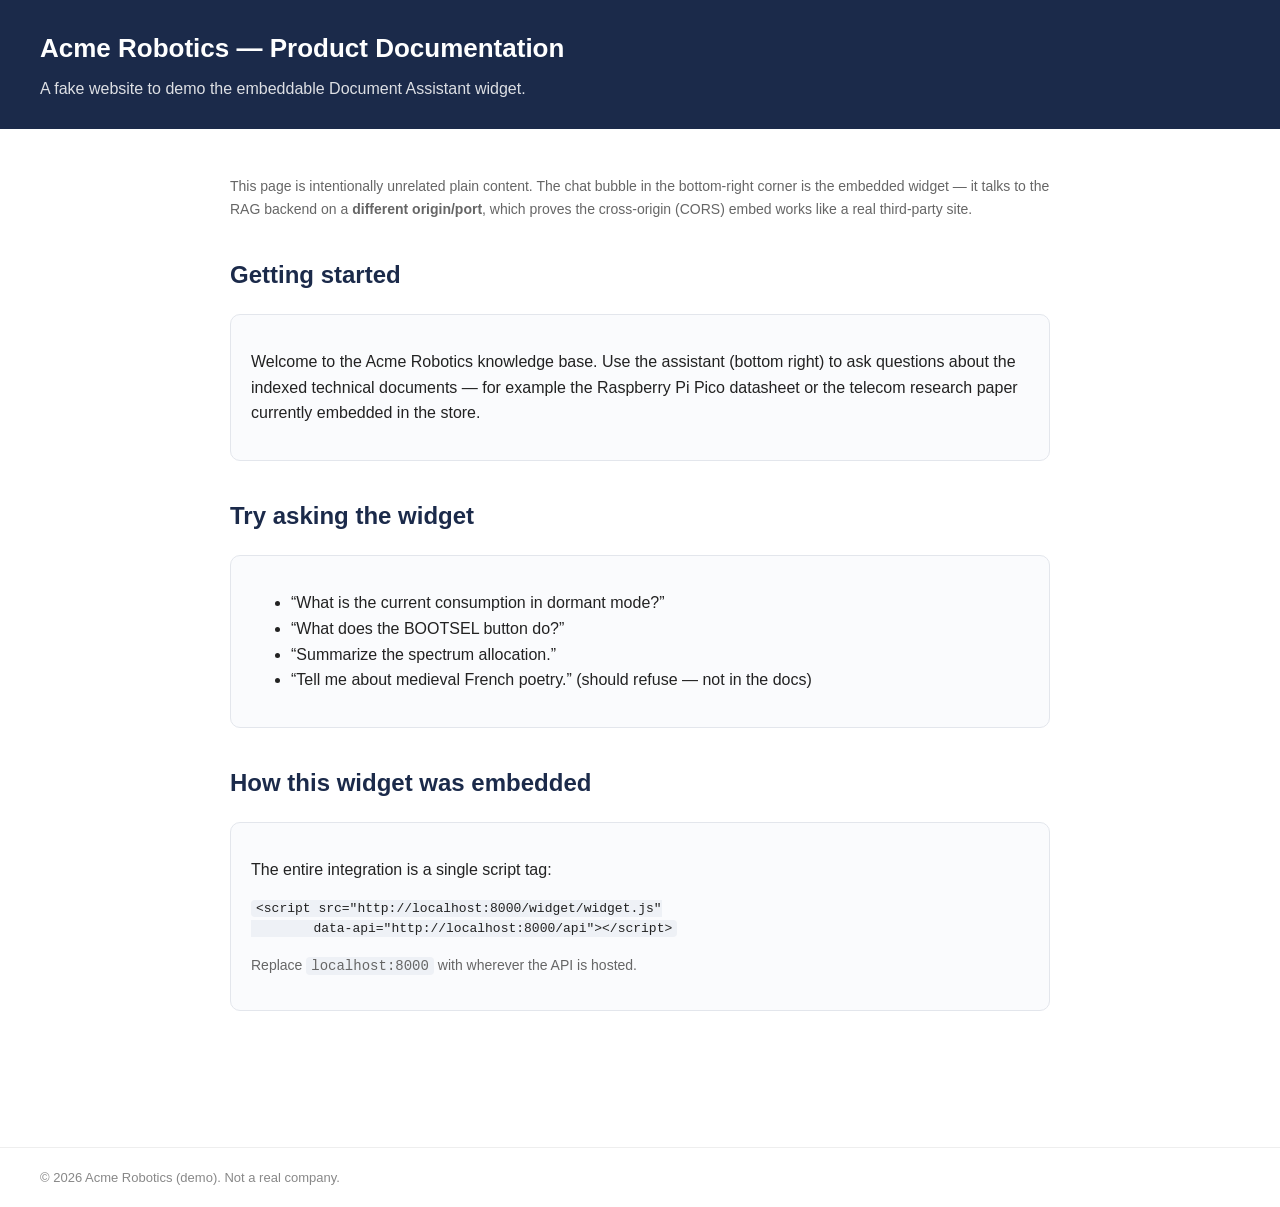
==== demo-site/index.html @ 3f7b9eb4 "Embeddable chat widget: FastAPI backend + JS widget + demo site Expose the RAG backend as an embedda" ====
<!DOCTYPE html>
<html lang="en">
  <head>
    <meta charset="utf-8" />
    <meta name="viewport" content="width=device-width, initial-scale=1" />
    <title>Acme Robotics — Product Docs (demo site)</title>
    <style>
      body {
        font-family: -apple-system, Segoe UI, Roboto, Helvetica, Arial, sans-serif;
        margin: 0;
        color: #222;
        line-height: 1.6;
      }
      header {
        background: #1b2a4a;
        color: #fff;
        padding: 28px 40px;
      }
      header h1 { margin: 0; font-size: 26px; }
      header p { margin: 6px 0 0; opacity: 0.85; }
      main { max-width: 820px; margin: 0 auto; padding: 32px 24px 120px; }
      h2 { color: #1b2a4a; margin-top: 36px; }
      .card {
        border: 1px solid #e3e6ec;
        border-radius: 10px;
        padding: 18px 20px;
        margin: 16px 0;
        background: #fafbfd;
      }
      code { background: #eef1f6; padding: 1px 5px; border-radius: 4px; }
      footer { color: #888; font-size: 13px; padding: 20px 40px; border-top: 1px solid #eee; }
      .note { color: #666; font-size: 14px; }
    </style>
  </head>
  <body>
    <header>
      <h1>Acme Robotics — Product Documentation</h1>
      <p>A fake website to demo the embeddable Document Assistant widget.</p>
    </header>

    <main>
      <p class="note">
        This page is intentionally unrelated plain content. The chat bubble in
        the bottom-right corner is the embedded widget — it talks to the RAG
        backend on a <strong>different origin/port</strong>, which proves the
        cross-origin (CORS) embed works like a real third-party site.
      </p>

      <h2>Getting started</h2>
      <div class="card">
        <p>
          Welcome to the Acme Robotics knowledge base. Use the assistant (bottom
          right) to ask questions about the indexed technical documents — for
          example the Raspberry Pi Pico datasheet or the telecom research paper
          currently embedded in the store.
        </p>
      </div>

      <h2>Try asking the widget</h2>
      <div class="card">
        <ul>
          <li>“What is the current consumption in dormant mode?”</li>
          <li>“What does the BOOTSEL button do?”</li>
          <li>“Summarize the spectrum allocation.”</li>
          <li>“Tell me about medieval French poetry.” (should refuse — not in the docs)</li>
        </ul>
      </div>

      <h2>How this widget was embedded</h2>
      <div class="card">
        <p>The entire integration is a single script tag:</p>
        <pre><code>&lt;script src="http://localhost:8000/widget/widget.js"
        data-api="http://localhost:8000/api"&gt;&lt;/script&gt;</code></pre>
        <p class="note">
          Replace <code>localhost:8000</code> with wherever the API is hosted.
        </p>
      </div>
    </main>

    <footer>© 2026 Acme Robotics (demo). Not a real company.</footer>

    <!-- ==== The embedded Document Assistant widget (one line) ==== -->
    <script
      src="http://localhost:8000/widget/widget.js"
      data-api="http://localhost:8000/api"
    ></script>
  </body>
</html>
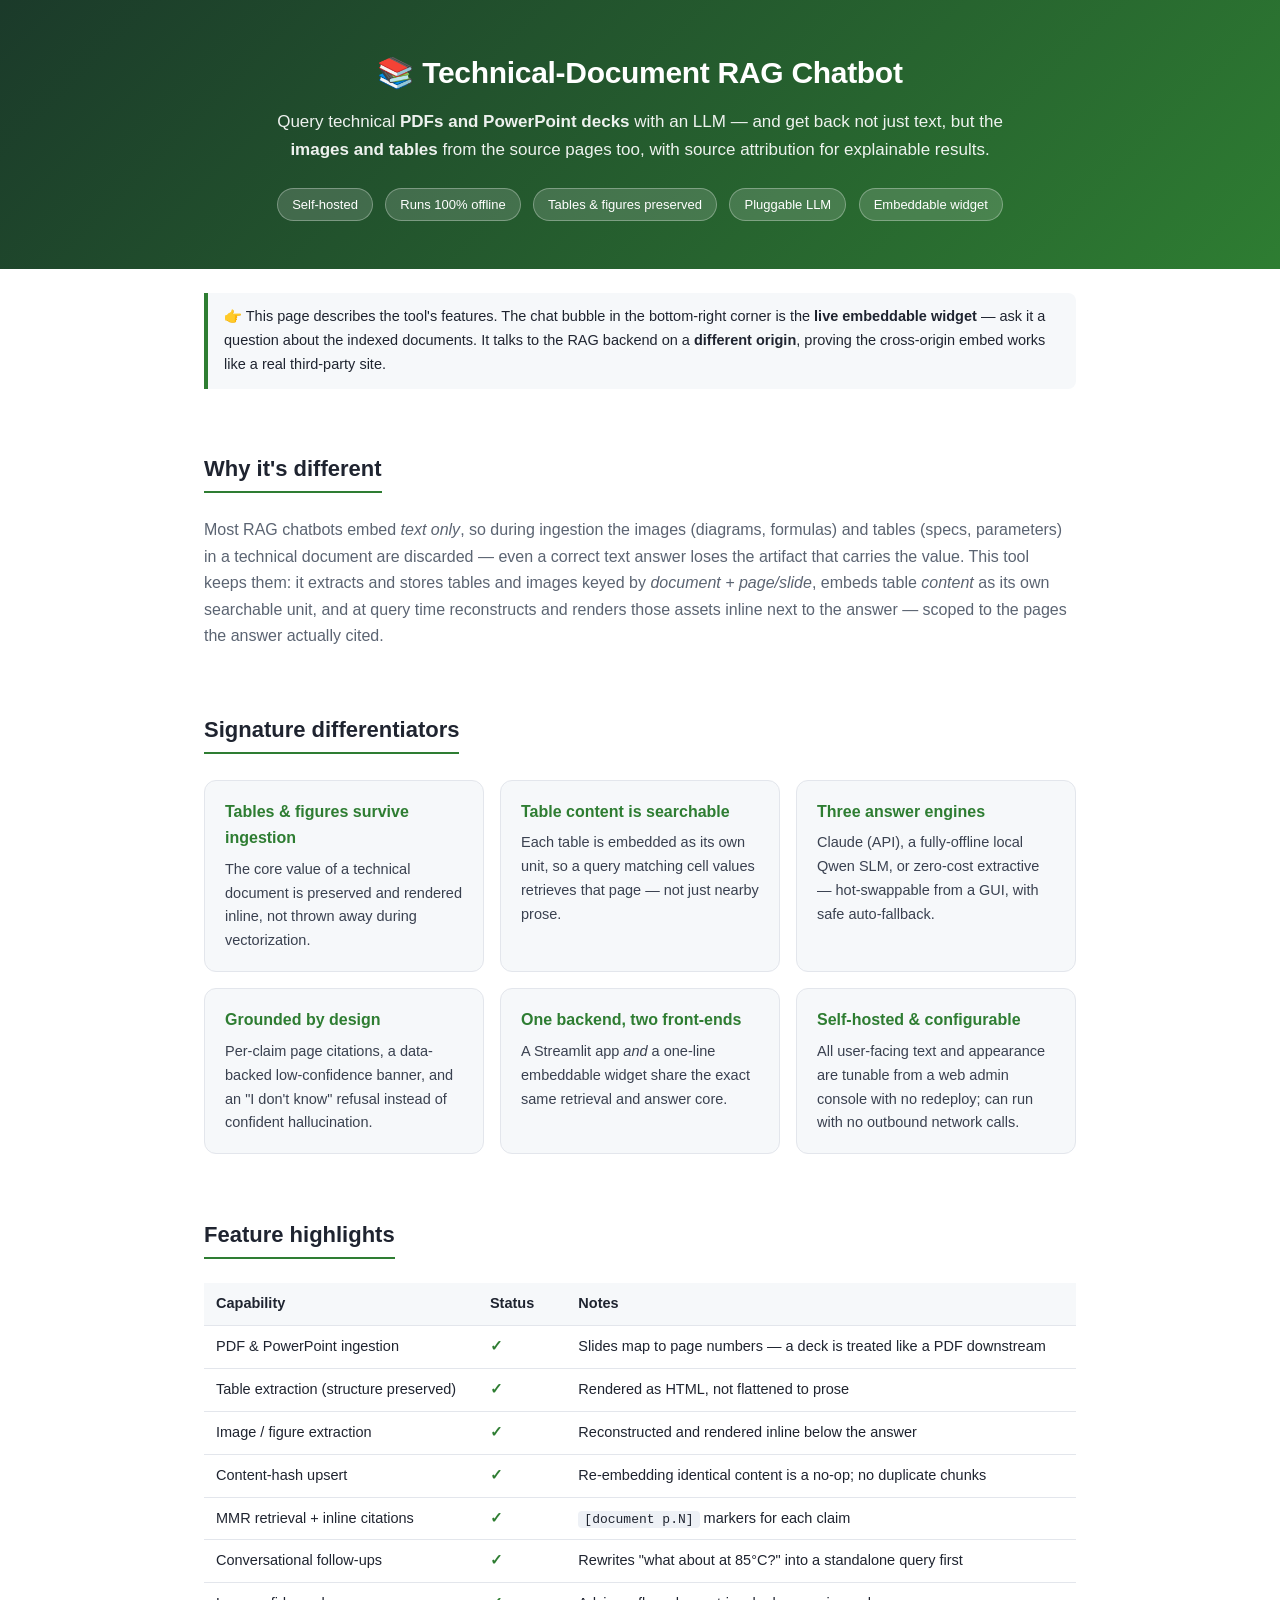
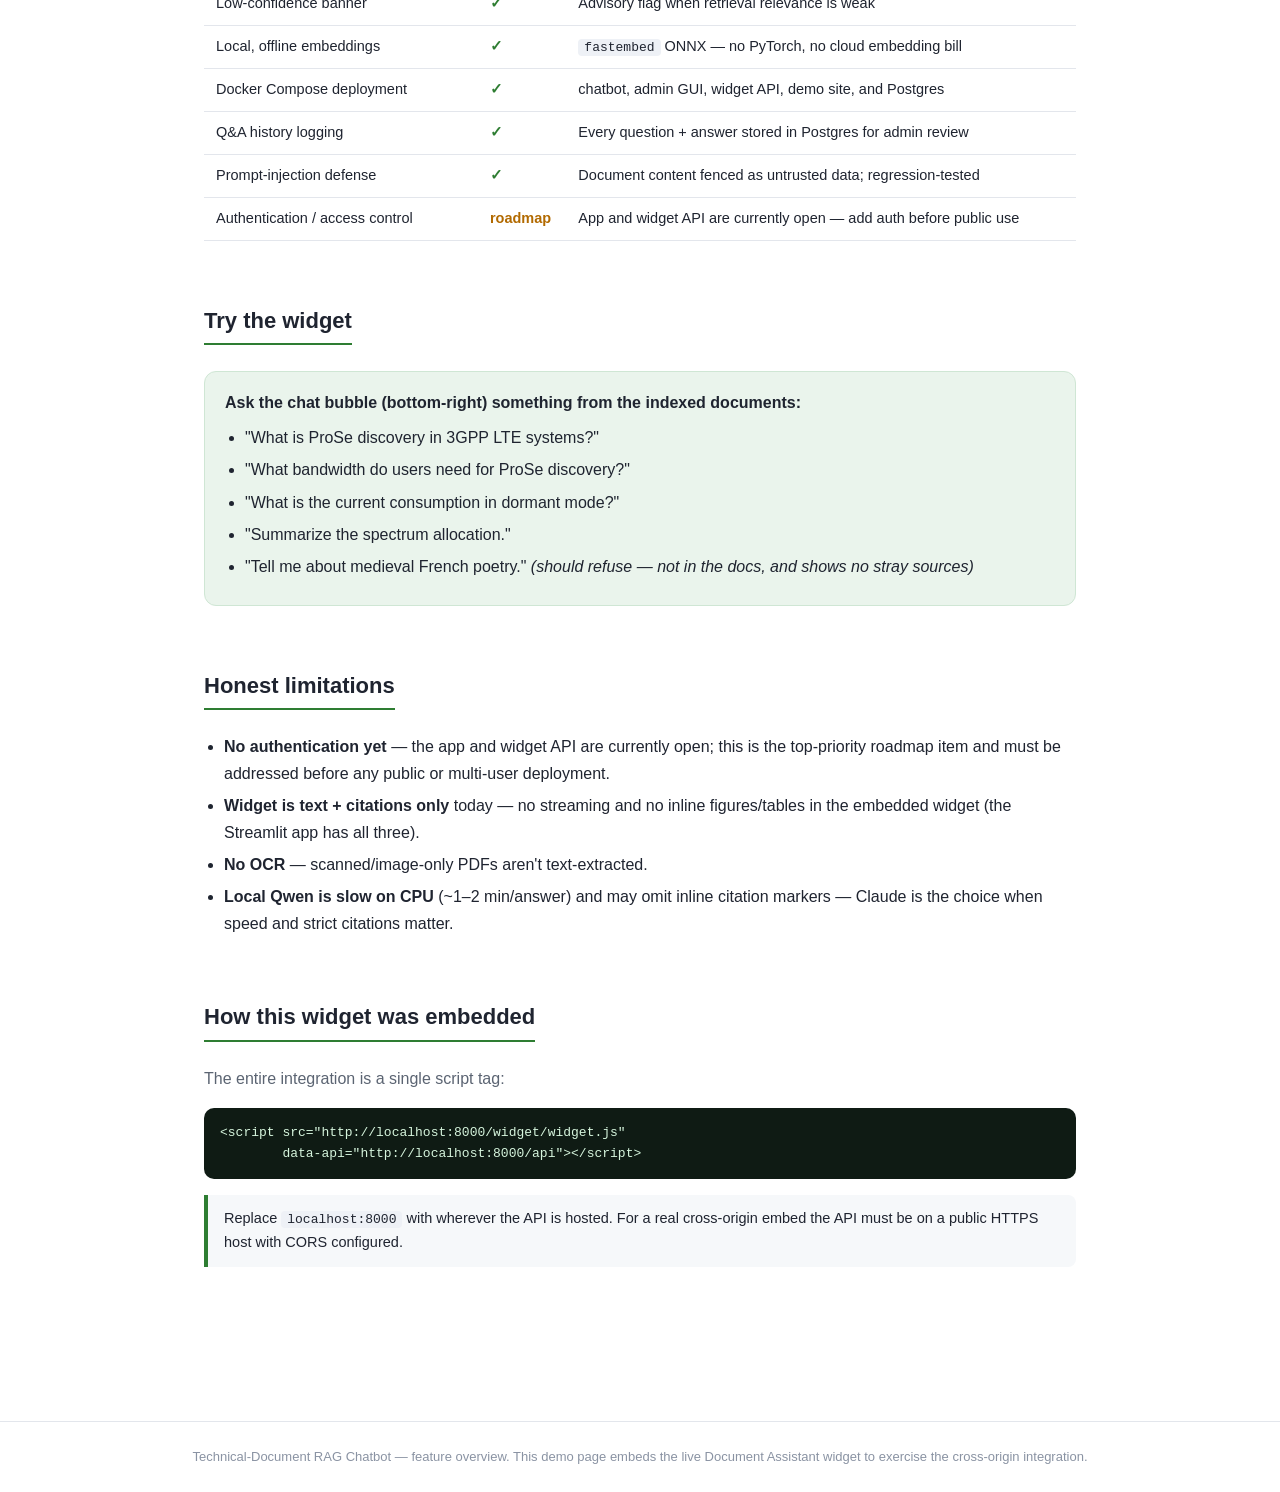
==== commit 90fa2500: "Demo site: replace placeholder page with a real feature overview The demo page that hosts the embedd" ====
--- a/demo-site/index.html
+++ b/demo-site/index.html
@@ -3,81 +3,287 @@
   <head>
     <meta charset="utf-8" />
     <meta name="viewport" content="width=device-width, initial-scale=1" />
-    <title>Acme Robotics — Product Docs (demo site)</title>
+    <title>Technical-Document RAG Chatbot — Features</title>
     <style>
+      :root {
+        --accent: #2e7d32;
+        --ink: #1f2430;
+        --muted: #5b6472;
+        --line: #e3e6ec;
+        --bg-soft: #f6f8fa;
+      }
+      * { box-sizing: border-box; }
       body {
         font-family: -apple-system, Segoe UI, Roboto, Helvetica, Arial, sans-serif;
         margin: 0;
-        color: #222;
-        line-height: 1.6;
+        color: var(--ink);
+        line-height: 1.65;
+        background: #fff;
       }
       header {
-        background: #1b2a4a;
+        background: linear-gradient(135deg, #1b3a2a 0%, #2e7d32 100%);
         color: #fff;
-        padding: 28px 40px;
-      }
-      header h1 { margin: 0; font-size: 26px; }
-      header p { margin: 6px 0 0; opacity: 0.85; }
-      main { max-width: 820px; margin: 0 auto; padding: 32px 24px 120px; }
-      h2 { color: #1b2a4a; margin-top: 36px; }
+        padding: 48px 24px 44px;
+        text-align: center;
+      }
+      header h1 { margin: 0 0 10px; font-size: 30px; letter-spacing: -0.3px; }
+      header p.tagline {
+        margin: 0 auto;
+        max-width: 760px;
+        font-size: 17px;
+        opacity: 0.92;
+      }
+      header .pills { margin-top: 20px; }
+      header .pill {
+        display: inline-block;
+        background: rgba(255, 255, 255, 0.15);
+        border: 1px solid rgba(255, 255, 255, 0.3);
+        border-radius: 999px;
+        padding: 5px 14px;
+        margin: 4px;
+        font-size: 13px;
+      }
+      main { max-width: 920px; margin: 0 auto; padding: 8px 24px 140px; }
+      section { margin-top: 44px; }
+      h2 {
+        color: var(--ink);
+        font-size: 22px;
+        border-bottom: 2px solid var(--accent);
+        display: inline-block;
+        padding-bottom: 4px;
+        margin-bottom: 8px;
+      }
+      p.lead { color: var(--muted); font-size: 16px; }
+      .grid {
+        display: grid;
+        grid-template-columns: repeat(auto-fit, minmax(260px, 1fr));
+        gap: 16px;
+        margin-top: 18px;
+      }
       .card {
-        border: 1px solid #e3e6ec;
+        border: 1px solid var(--line);
+        border-radius: 12px;
+        padding: 18px 20px;
+        background: var(--bg-soft);
+      }
+      .card h3 { margin: 0 0 6px; font-size: 16px; color: var(--accent); }
+      .card p { margin: 0; font-size: 14.5px; color: #3a4150; }
+      table {
+        width: 100%;
+        border-collapse: collapse;
+        margin-top: 16px;
+        font-size: 14.5px;
+      }
+      th, td {
+        text-align: left;
+        padding: 9px 12px;
+        border-bottom: 1px solid var(--line);
+        vertical-align: top;
+      }
+      th { background: var(--bg-soft); color: var(--ink); }
+      td.ok { color: var(--accent); font-weight: 600; white-space: nowrap; }
+      td.no { color: #b26a00; font-weight: 600; white-space: nowrap; }
+      ul.clean { padding-left: 20px; }
+      ul.clean li { margin: 6px 0; }
+      code {
+        background: #eef1f6;
+        padding: 1px 6px;
+        border-radius: 4px;
+        font-size: 13px;
+      }
+      pre {
+        background: #0f1b14;
+        color: #d6f5dd;
+        padding: 14px 16px;
         border-radius: 10px;
+        overflow-x: auto;
+        font-size: 13px;
+      }
+      pre code { background: none; color: inherit; padding: 0; }
+      .callout {
+        border-left: 4px solid var(--accent);
+        background: var(--bg-soft);
+        padding: 12px 16px;
+        border-radius: 0 8px 8px 0;
+        margin-top: 16px;
+        font-size: 14.5px;
+      }
+      .callout.warn { border-left-color: #b26a00; }
+      .try {
+        background: #eaf4ec;
+        border: 1px solid #cfe6d4;
+        border-radius: 12px;
         padding: 18px 20px;
-        margin: 16px 0;
-        background: #fafbfd;
-      }
-      code { background: #eef1f6; padding: 1px 5px; border-radius: 4px; }
-      footer { color: #888; font-size: 13px; padding: 20px 40px; border-top: 1px solid #eee; }
-      .note { color: #666; font-size: 14px; }
+        margin-top: 18px;
+      }
+      .try p { margin: 0 0 8px; font-weight: 600; }
+      .try ul { margin: 0; }
+      footer {
+        color: #8a93a3;
+        font-size: 13px;
+        padding: 24px;
+        border-top: 1px solid var(--line);
+        text-align: center;
+      }
     </style>
   </head>
   <body>
     <header>
-      <h1>Acme Robotics — Product Documentation</h1>
-      <p>A fake website to demo the embeddable Document Assistant widget.</p>
+      <h1>📚 Technical-Document RAG Chatbot</h1>
+      <p class="tagline">
+        Query technical <strong>PDFs and PowerPoint decks</strong> with an LLM — and get
+        back not just text, but the <strong>images and tables</strong> from the source
+        pages too, with source attribution for explainable results.
+      </p>
+      <div class="pills">
+        <span class="pill">Self-hosted</span>
+        <span class="pill">Runs 100% offline</span>
+        <span class="pill">Tables &amp; figures preserved</span>
+        <span class="pill">Pluggable LLM</span>
+        <span class="pill">Embeddable widget</span>
+      </div>
     </header>
 
     <main>
-      <p class="note">
-        This page is intentionally unrelated plain content. The chat bubble in
-        the bottom-right corner is the embedded widget — it talks to the RAG
-        backend on a <strong>different origin/port</strong>, which proves the
-        cross-origin (CORS) embed works like a real third-party site.
+      <p class="callout">
+        👉 This page describes the tool's features. The chat bubble in the
+        bottom-right corner is the <strong>live embeddable widget</strong> — ask it a
+        question about the indexed documents. It talks to the RAG backend on a
+        <strong>different origin</strong>, proving the cross-origin embed works like a
+        real third-party site.
       </p>
 
-      <h2>Getting started</h2>
-      <div class="card">
-        <p>
-          Welcome to the Acme Robotics knowledge base. Use the assistant (bottom
-          right) to ask questions about the indexed technical documents — for
-          example the Raspberry Pi Pico datasheet or the telecom research paper
-          currently embedded in the store.
+      <section>
+        <h2>Why it's different</h2>
+        <p class="lead">
+          Most RAG chatbots embed <em>text only</em>, so during ingestion the images
+          (diagrams, formulas) and tables (specs, parameters) in a technical document
+          are discarded — even a correct text answer loses the artifact that carries the
+          value. This tool keeps them: it extracts and stores tables and images keyed by
+          <em>document + page/slide</em>, embeds table <em>content</em> as its own
+          searchable unit, and at query time reconstructs and renders those assets inline
+          next to the answer — scoped to the pages the answer actually cited.
         </p>
-      </div>
-
-      <h2>Try asking the widget</h2>
-      <div class="card">
-        <ul>
-          <li>“What is the current consumption in dormant mode?”</li>
-          <li>“What does the BOOTSEL button do?”</li>
-          <li>“Summarize the spectrum allocation.”</li>
-          <li>“Tell me about medieval French poetry.” (should refuse — not in the docs)</li>
+      </section>
+
+      <section>
+        <h2>Signature differentiators</h2>
+        <div class="grid">
+          <div class="card">
+            <h3>Tables &amp; figures survive ingestion</h3>
+            <p>The core value of a technical document is preserved and rendered inline,
+              not thrown away during vectorization.</p>
+          </div>
+          <div class="card">
+            <h3>Table content is searchable</h3>
+            <p>Each table is embedded as its own unit, so a query matching cell values
+              retrieves that page — not just nearby prose.</p>
+          </div>
+          <div class="card">
+            <h3>Three answer engines</h3>
+            <p>Claude (API), a fully-offline local Qwen SLM, or zero-cost extractive —
+              hot-swappable from a GUI, with safe auto-fallback.</p>
+          </div>
+          <div class="card">
+            <h3>Grounded by design</h3>
+            <p>Per-claim page citations, a data-backed low-confidence banner, and an
+              "I don't know" refusal instead of confident hallucination.</p>
+          </div>
+          <div class="card">
+            <h3>One backend, two front-ends</h3>
+            <p>A Streamlit app <em>and</em> a one-line embeddable widget share the exact
+              same retrieval and answer core.</p>
+          </div>
+          <div class="card">
+            <h3>Self-hosted &amp; configurable</h3>
+            <p>All user-facing text and appearance are tunable from a web admin console
+              with no redeploy; can run with no outbound network calls.</p>
+          </div>
+        </div>
+      </section>
+
+      <section>
+        <h2>Feature highlights</h2>
+        <table>
+          <thead>
+            <tr><th>Capability</th><th>Status</th><th>Notes</th></tr>
+          </thead>
+          <tbody>
+            <tr><td>PDF &amp; PowerPoint ingestion</td><td class="ok">✓</td>
+              <td>Slides map to page numbers — a deck is treated like a PDF downstream</td></tr>
+            <tr><td>Table extraction (structure preserved)</td><td class="ok">✓</td>
+              <td>Rendered as HTML, not flattened to prose</td></tr>
+            <tr><td>Image / figure extraction</td><td class="ok">✓</td>
+              <td>Reconstructed and rendered inline below the answer</td></tr>
+            <tr><td>Content-hash upsert</td><td class="ok">✓</td>
+              <td>Re-embedding identical content is a no-op; no duplicate chunks</td></tr>
+            <tr><td>MMR retrieval + inline citations</td><td class="ok">✓</td>
+              <td><code>[document p.N]</code> markers for each claim</td></tr>
+            <tr><td>Conversational follow-ups</td><td class="ok">✓</td>
+              <td>Rewrites "what about at 85°C?" into a standalone query first</td></tr>
+            <tr><td>Low-confidence banner</td><td class="ok">✓</td>
+              <td>Advisory flag when retrieval relevance is weak</td></tr>
+            <tr><td>Local, offline embeddings</td><td class="ok">✓</td>
+              <td><code>fastembed</code> ONNX — no PyTorch, no cloud embedding bill</td></tr>
+            <tr><td>Docker Compose deployment</td><td class="ok">✓</td>
+              <td>chatbot, admin GUI, widget API, demo site, and Postgres</td></tr>
+            <tr><td>Q&amp;A history logging</td><td class="ok">✓</td>
+              <td>Every question + answer stored in Postgres for admin review</td></tr>
+            <tr><td>Prompt-injection defense</td><td class="ok">✓</td>
+              <td>Document content fenced as untrusted data; regression-tested</td></tr>
+            <tr><td>Authentication / access control</td><td class="no">roadmap</td>
+              <td>App and widget API are currently open — add auth before public use</td></tr>
+          </tbody>
+        </table>
+      </section>
+
+      <section>
+        <h2>Try the widget</h2>
+        <div class="try">
+          <p>Ask the chat bubble (bottom-right) something from the indexed documents:</p>
+          <ul class="clean">
+            <li>"What is ProSe discovery in 3GPP LTE systems?"</li>
+            <li>"What bandwidth do users need for ProSe discovery?"</li>
+            <li>"What is the current consumption in dormant mode?"</li>
+            <li>"Summarize the spectrum allocation."</li>
+            <li>"Tell me about medieval French poetry." <em>(should refuse — not in the
+              docs, and shows no stray sources)</em></li>
+          </ul>
+        </div>
+      </section>
+
+      <section>
+        <h2>Honest limitations</h2>
+        <ul class="clean">
+          <li><strong>No authentication yet</strong> — the app and widget API are
+            currently open; this is the top-priority roadmap item and must be addressed
+            before any public or multi-user deployment.</li>
+          <li><strong>Widget is text + citations only</strong> today — no streaming and no
+            inline figures/tables in the embedded widget (the Streamlit app has all three).</li>
+          <li><strong>No OCR</strong> — scanned/image-only PDFs aren't text-extracted.</li>
+          <li><strong>Local Qwen is slow on CPU</strong> (~1–2 min/answer) and may omit
+            inline citation markers — Claude is the choice when speed and strict
+            citations matter.</li>
         </ul>
-      </div>
-
-      <h2>How this widget was embedded</h2>
-      <div class="card">
-        <p>The entire integration is a single script tag:</p>
+      </section>
+
+      <section>
+        <h2>How this widget was embedded</h2>
+        <p class="lead">The entire integration is a single script tag:</p>
         <pre><code>&lt;script src="http://localhost:8000/widget/widget.js"
         data-api="http://localhost:8000/api"&gt;&lt;/script&gt;</code></pre>
-        <p class="note">
-          Replace <code>localhost:8000</code> with wherever the API is hosted.
+        <p class="callout">
+          Replace <code>localhost:8000</code> with wherever the API is hosted. For a
+          real cross-origin embed the API must be on a public HTTPS host with CORS
+          configured.
         </p>
-      </div>
+      </section>
     </main>
 
-    <footer>© 2026 Acme Robotics (demo). Not a real company.</footer>
+    <footer>
+      Technical-Document RAG Chatbot — feature overview. This demo page embeds the live
+      Document Assistant widget to exercise the cross-origin integration.
+    </footer>
 
     <!-- ==== The embedded Document Assistant widget (one line) ==== -->
     <script
